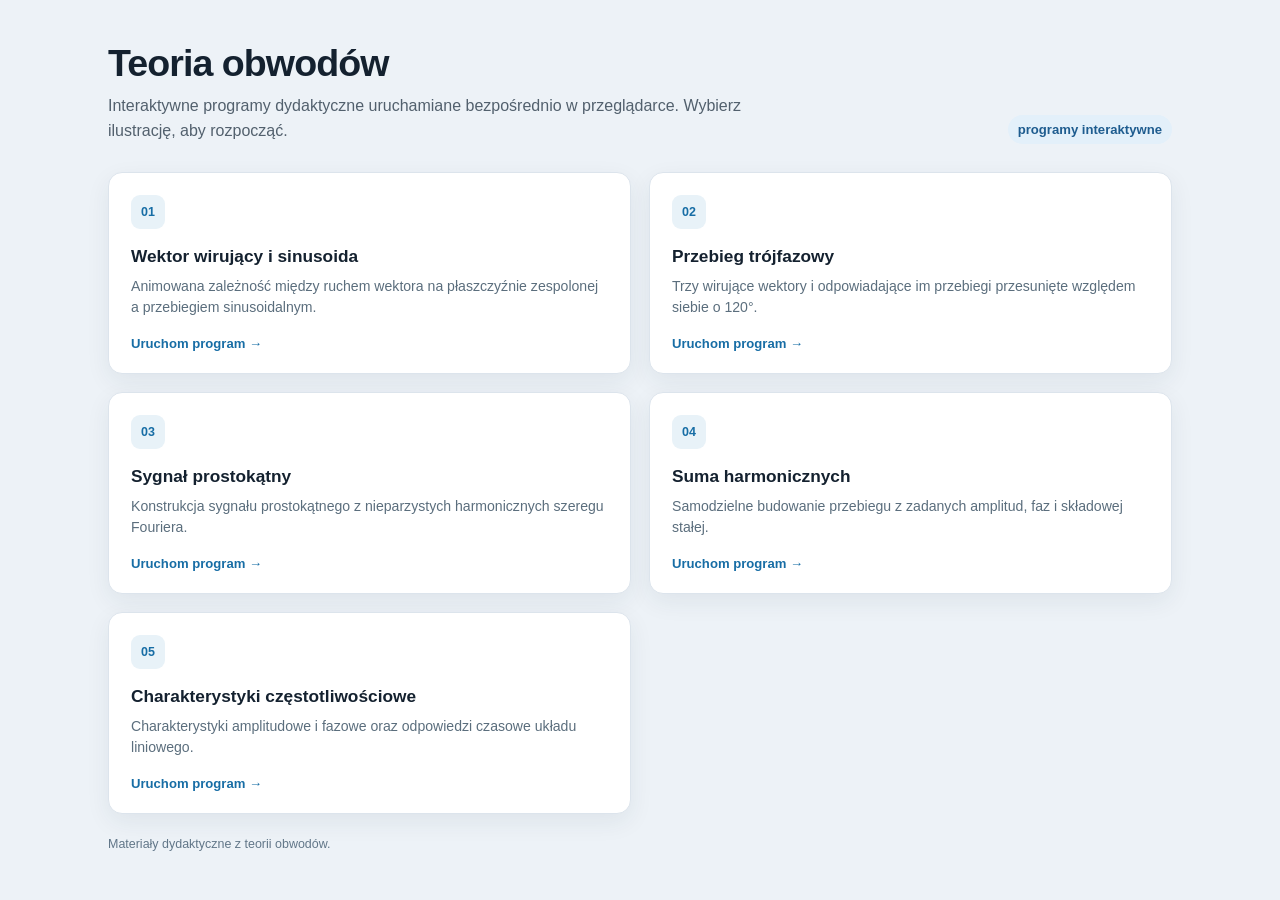
==== index.html @ 6bd60365 "Publish interactive programs with GitHub Pages" ====
<!doctype html>
<html lang="pl">
<head>
  <meta charset="utf-8">
  <meta name="viewport" content="width=device-width, initial-scale=1">
  <meta name="description" content="Interaktywne programy ilustrujące zagadnienia z teorii obwodów">
  <title>Teoria obwodów — programy interaktywne</title>
  <style>
    :root { color-scheme: light; font-family: Inter, Segoe UI, Arial, sans-serif; color: #14212f; background: #edf2f7; }
    * { box-sizing: border-box; }
    body { margin: 0; min-width: 320px; }
    main { max-width: 1120px; margin: 0 auto; padding: 42px 28px; }
    header { display: flex; align-items: end; justify-content: space-between; gap: 24px; margin-bottom: 28px; }
    h1 { margin: 0; font-size: clamp(1.65rem, 4vw, 2.35rem); letter-spacing: -.025em; }
    header p { max-width: 680px; margin: 9px 0 0; color: #52606d; line-height: 1.55; }
    .tag { color: #1e5c8f; background: #e3f0fa; padding: 7px 10px; border-radius: 999px; font-size: .82rem; font-weight: 650; white-space: nowrap; }
    .grid { display: grid; grid-template-columns: repeat(2, minmax(0, 1fr)); gap: 18px; }
    .card { display: flex; flex-direction: column; min-height: 190px; padding: 22px; color: inherit; background: #fff; border: 1px solid #dce4ec; border-radius: 14px; box-shadow: 0 8px 24px rgba(35, 55, 75, .07); text-decoration: none; transition: transform .16s ease, border-color .16s ease, box-shadow .16s ease; }
    .card:hover { transform: translateY(-3px); border-color: #aac9dd; box-shadow: 0 12px 28px rgba(35, 55, 75, .11); }
    .card:focus-visible { outline: 3px solid #88bfe0; outline-offset: 3px; }
    .number { width: 34px; height: 34px; display: grid; place-items: center; margin-bottom: 17px; color: #176da5; background: #e8f2f8; border-radius: 9px; font-size: .78rem; font-weight: 750; }
    h2 { margin: 0; font-size: 1.08rem; }
    .card p { margin: 9px 0 18px; color: #5b6e7d; font-size: .88rem; line-height: 1.5; }
    .open { margin-top: auto; color: #176da5; font-size: .82rem; font-weight: 750; }
    footer { margin-top: 23px; color: #617688; font-size: .78rem; }
    @media (max-width: 720px) { main { padding: 25px 16px; } header { align-items: start; flex-direction: column; gap: 12px; } .grid { grid-template-columns: 1fr; } .card { min-height: 170px; } }
  </style>
</head>
<body>
  <main>
    <header>
      <div>
        <h1>Teoria obwodów</h1>
        <p>Interaktywne programy dydaktyczne uruchamiane bezpośrednio w przeglądarce. Wybierz ilustrację, aby rozpocząć.</p>
      </div>
      <div class="tag">programy interaktywne</div>
    </header>
    <section class="grid" aria-label="Lista programów">
      <a class="card" href="wektor_wirujacy/"><span class="number">01</span><h2>Wektor wirujący i sinusoida</h2><p>Animowana zależność między ruchem wektora na płaszczyźnie zespolonej a przebiegiem sinusoidalnym.</p><span class="open">Uruchom program →</span></a>
      <a class="card" href="trojfazowy/"><span class="number">02</span><h2>Przebieg trójfazowy</h2><p>Trzy wirujące wektory i odpowiadające im przebiegi przesunięte względem siebie o 120°.</p><span class="open">Uruchom program →</span></a>
      <a class="card" href="prostokatny/"><span class="number">03</span><h2>Sygnał prostokątny</h2><p>Konstrukcja sygnału prostokątnego z nieparzystych harmonicznych szeregu Fouriera.</p><span class="open">Uruchom program →</span></a>
      <a class="card" href="suma_harmonicznych/"><span class="number">04</span><h2>Suma harmonicznych</h2><p>Samodzielne budowanie przebiegu z zadanych amplitud, faz i składowej stałej.</p><span class="open">Uruchom program →</span></a>
      <a class="card" href="charakterystyki/"><span class="number">05</span><h2>Charakterystyki częstotliwościowe</h2><p>Charakterystyki amplitudowe i fazowe oraz odpowiedzi czasowe układu liniowego.</p><span class="open">Uruchom program →</span></a>
    </section>
    <footer>Materiały dydaktyczne z teorii obwodów.</footer>
  </main>
</body>
</html>
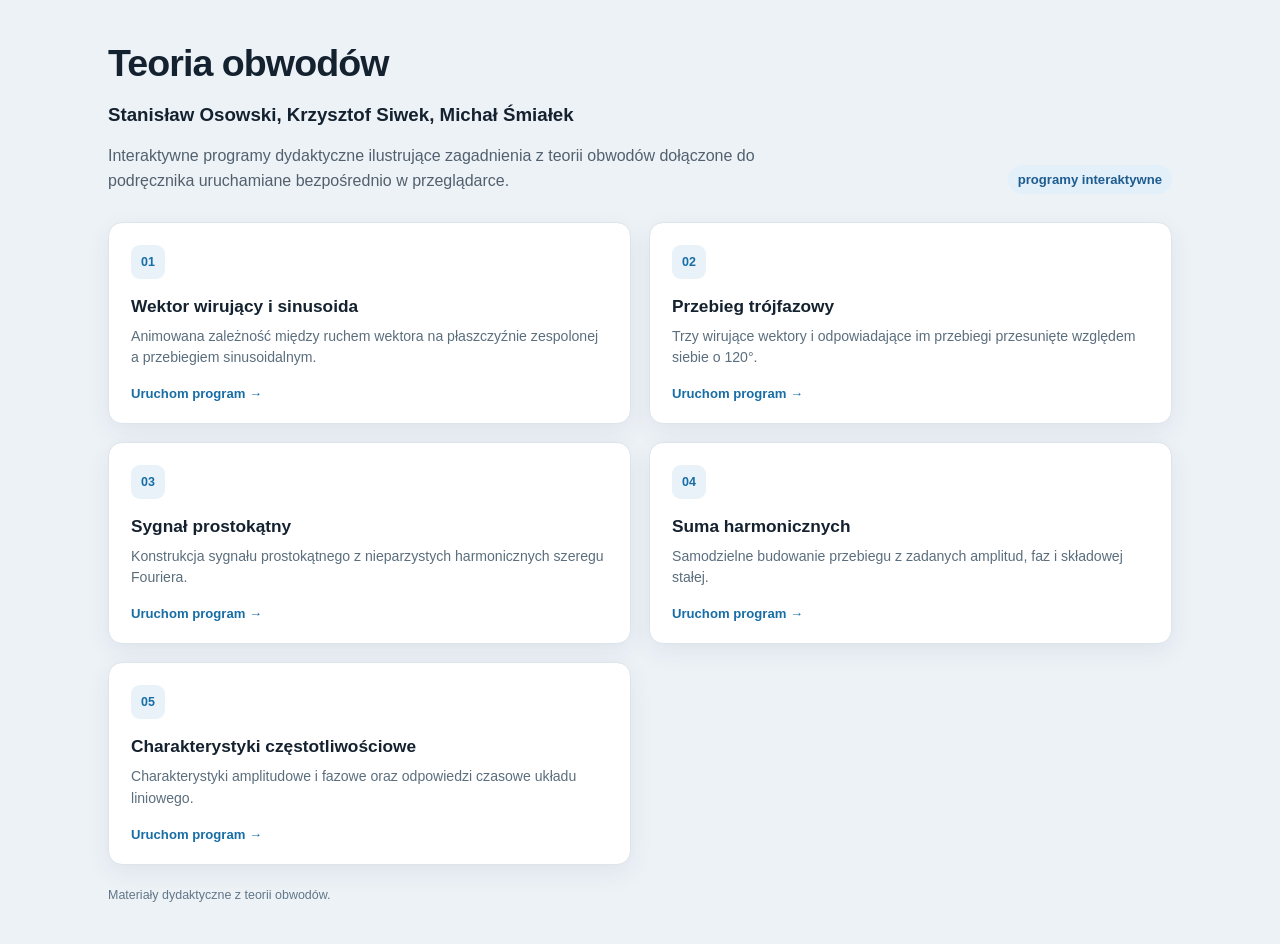
==== commit e0c1ff7e: "." ====
--- a/index.html
+++ b/index.html
@@ -31,7 +31,8 @@
     <header>
       <div>
         <h1>Teoria obwodów</h1>
-        <p>Interaktywne programy dydaktyczne uruchamiane bezpośrednio w przeglądarce. Wybierz ilustrację, aby rozpocząć.</p>
+		<h3>Stanisław Osowski, Krzysztof Siwek, Michał Śmiałek</h3>
+        <p>Interaktywne programy dydaktyczne ilustrujące zagadnienia z teorii obwodów dołączone do podręcznika uruchamiane bezpośrednio w przeglądarce.</p>
       </div>
       <div class="tag">programy interaktywne</div>
     </header>
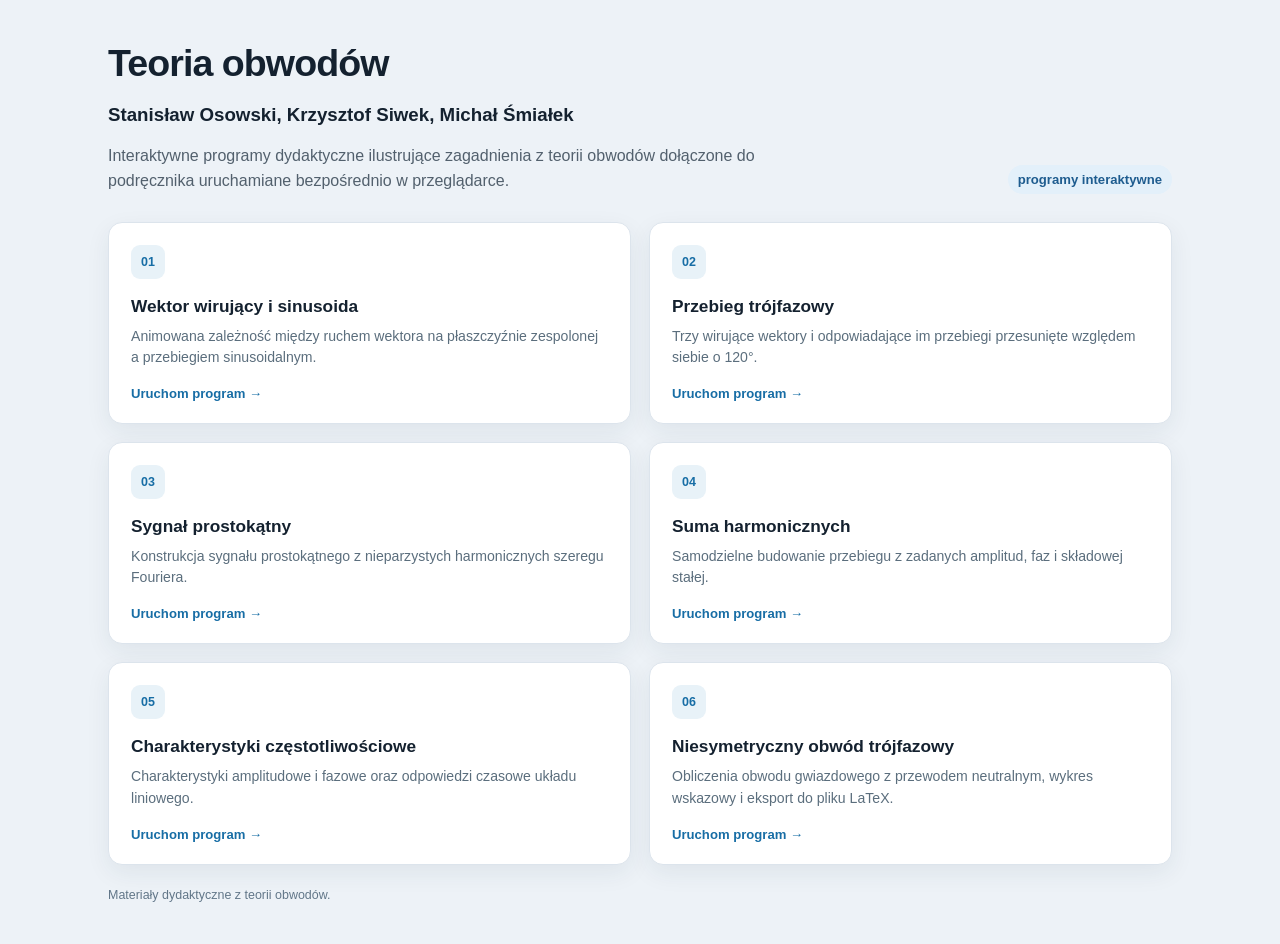
==== commit 47c15a01: "program 3faz" ====
--- a/index.html
+++ b/index.html
@@ -42,6 +42,7 @@
       <a class="card" href="prostokatny/"><span class="number">03</span><h2>Sygnał prostokątny</h2><p>Konstrukcja sygnału prostokątnego z nieparzystych harmonicznych szeregu Fouriera.</p><span class="open">Uruchom program →</span></a>
       <a class="card" href="suma_harmonicznych/"><span class="number">04</span><h2>Suma harmonicznych</h2><p>Samodzielne budowanie przebiegu z zadanych amplitud, faz i składowej stałej.</p><span class="open">Uruchom program →</span></a>
       <a class="card" href="charakterystyki/"><span class="number">05</span><h2>Charakterystyki częstotliwościowe</h2><p>Charakterystyki amplitudowe i fazowe oraz odpowiedzi czasowe układu liniowego.</p><span class="open">Uruchom program →</span></a>
+      <a class="card" href="obwod_trojfazowy/"><span class="number">06</span><h2>Niesymetryczny obwód trójfazowy</h2><p>Obliczenia obwodu gwiazdowego z przewodem neutralnym, wykres wskazowy i eksport do pliku LaTeX.</p><span class="open">Uruchom program →</span></a>
     </section>
     <footer>Materiały dydaktyczne z teorii obwodów.</footer>
   </main>
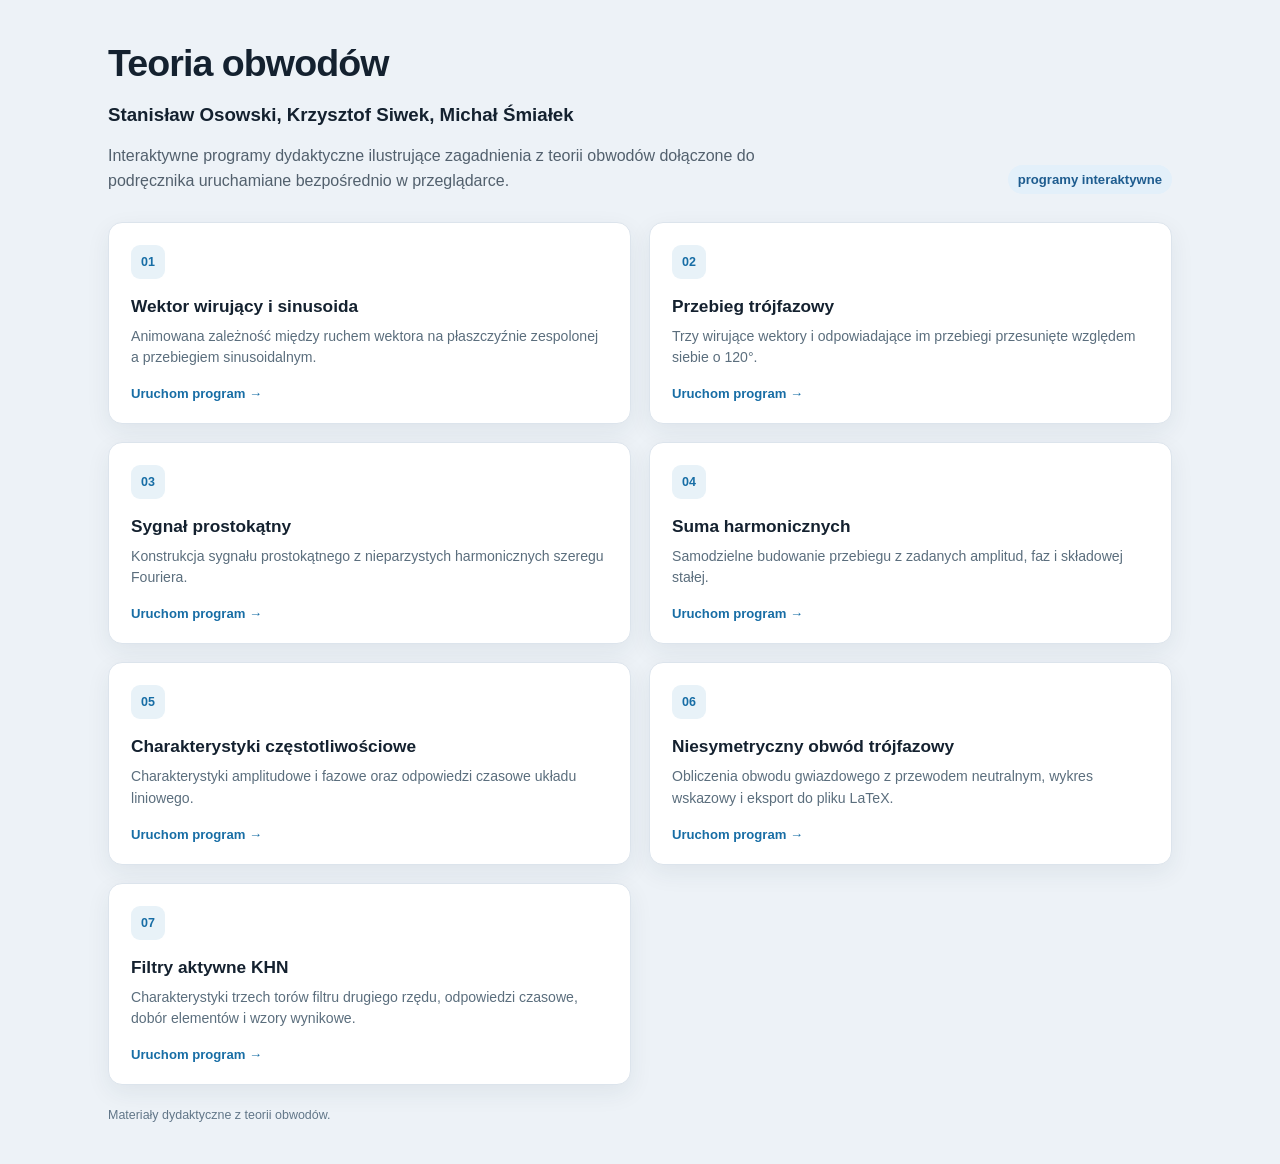
==== commit 63d9cb10: "Add second-order KHN active filter simulator" ====
--- a/index.html
+++ b/index.html
@@ -43,6 +43,7 @@
       <a class="card" href="suma_harmonicznych/"><span class="number">04</span><h2>Suma harmonicznych</h2><p>Samodzielne budowanie przebiegu z zadanych amplitud, faz i składowej stałej.</p><span class="open">Uruchom program →</span></a>
       <a class="card" href="charakterystyki/"><span class="number">05</span><h2>Charakterystyki częstotliwościowe</h2><p>Charakterystyki amplitudowe i fazowe oraz odpowiedzi czasowe układu liniowego.</p><span class="open">Uruchom program →</span></a>
       <a class="card" href="obwod_trojfazowy/"><span class="number">06</span><h2>Niesymetryczny obwód trójfazowy</h2><p>Obliczenia obwodu gwiazdowego z przewodem neutralnym, wykres wskazowy i eksport do pliku LaTeX.</p><span class="open">Uruchom program →</span></a>
+      <a class="card" href="khn/"><span class="number">07</span><h2>Filtry aktywne KHN</h2><p>Charakterystyki trzech torów filtru drugiego rzędu, odpowiedzi czasowe, dobór elementów i wzory wynikowe.</p><span class="open">Uruchom program →</span></a>
     </section>
     <footer>Materiały dydaktyczne z teorii obwodów.</footer>
   </main>
